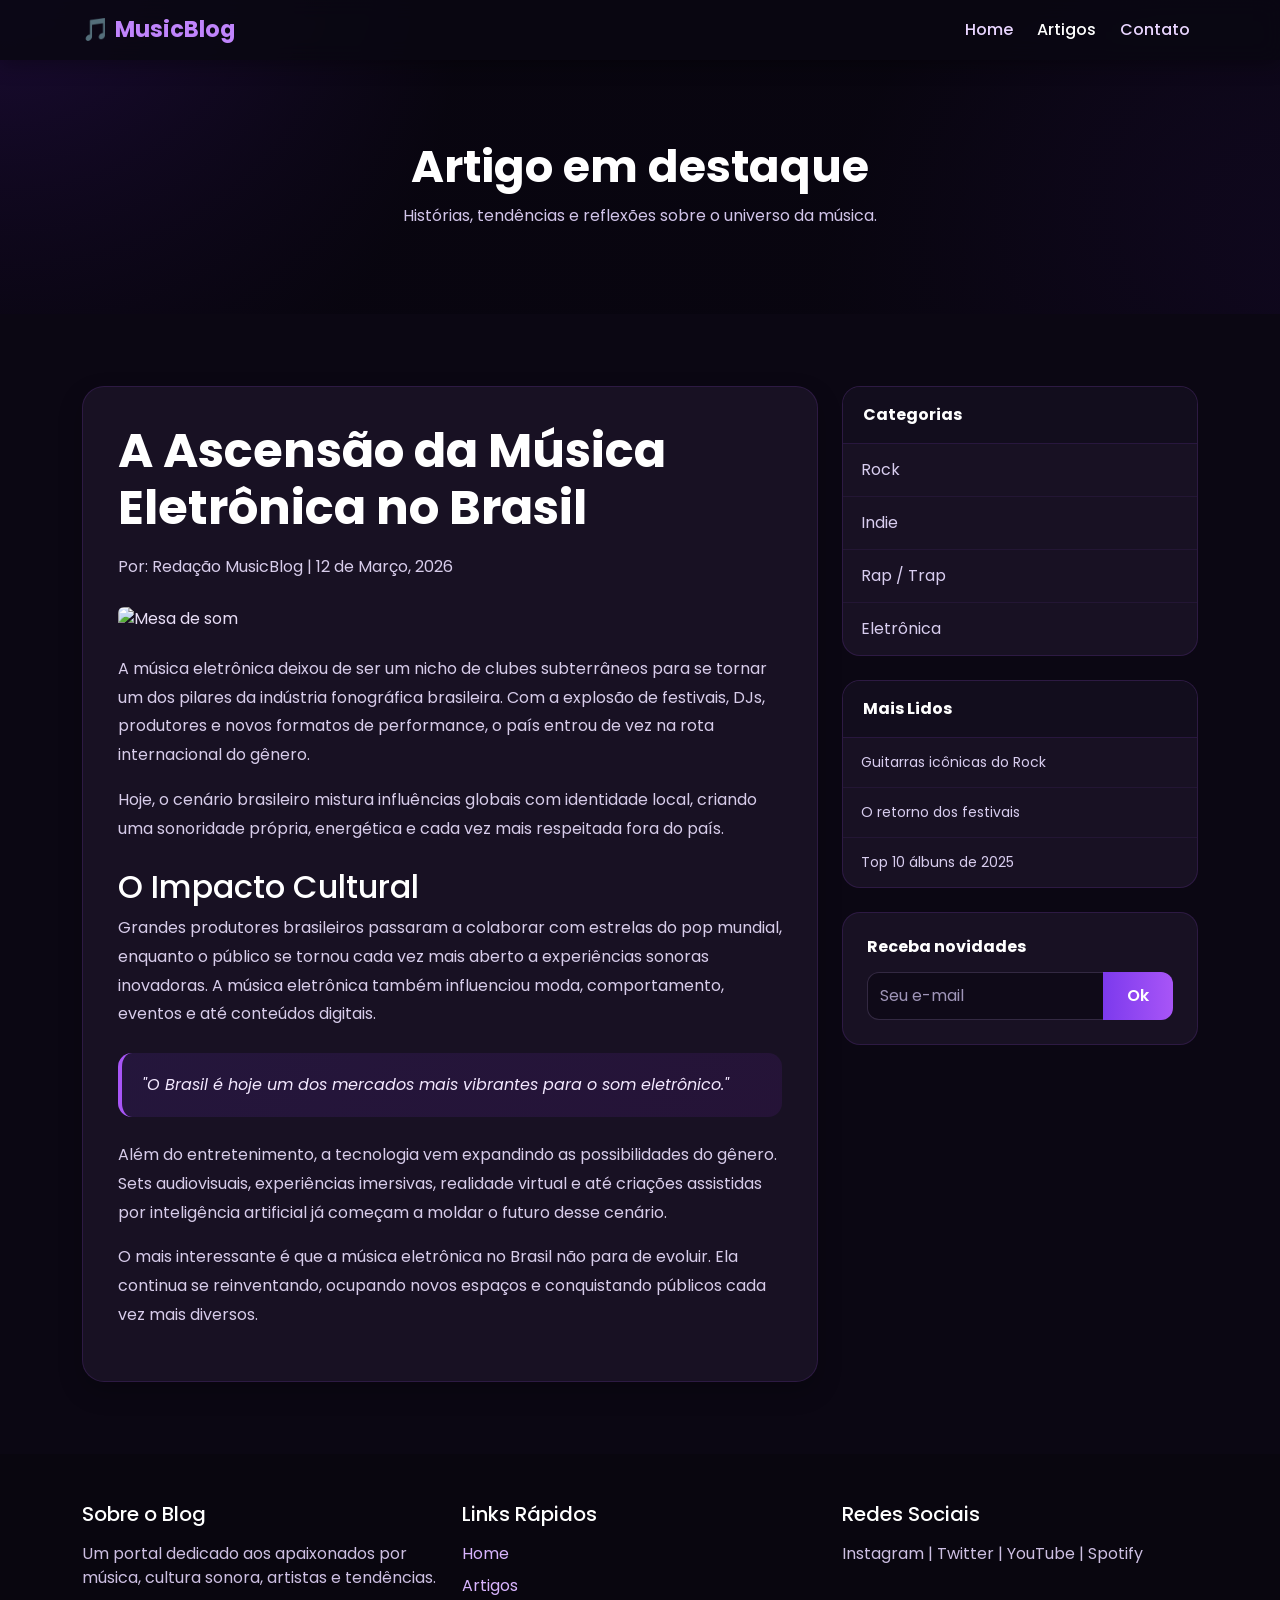
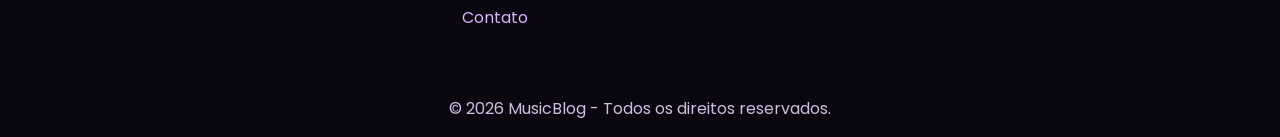
==== src/blogmusical/artigo.html @ af02ea08 "Add files via upload" ====
<!DOCTYPE html>
<html lang="pt-br">
<head>
  <meta charset="UTF-8">
  <meta name="viewport" content="width=device-width, initial-scale=1.0">
  <title>MusicBlog - Artigo</title>
  <link rel="preconnect" href="https://fonts.googleapis.com">
  <link rel="preconnect" href="https://fonts.gstatic.com" crossorigin>
  <link href="https://fonts.googleapis.com/css2?family=Poppins:wght@300;400;500;600;700;800&display=swap" rel="stylesheet">
  <link href="https://cdn.jsdelivr.net/npm/bootstrap@5.3.0/dist/css/bootstrap.min.css" rel="stylesheet">
  <link rel="stylesheet" href="css/style.css">
</head>
<body>

  <nav class="navbar navbar-expand-lg navbar-dark fixed-top custom-navbar">
    <div class="container">
      <a class="navbar-brand fw-bold" href="index.html">🎵 MusicBlog</a>
      <button class="navbar-toggler" type="button" data-bs-toggle="collapse" data-bs-target="#navbarNav">
        <span class="navbar-toggler-icon"></span>
      </button>

      <div class="collapse navbar-collapse" id="navbarNav">
        <ul class="navbar-nav ms-auto align-items-lg-center gap-lg-2">
          <li class="nav-item"><a class="nav-link" href="index.html">Home</a></li>
          <li class="nav-item"><a class="nav-link active" href="artigo.html">Artigos</a></li>
          <li class="nav-item"><a class="nav-link" href="contato.html">Contato</a></li>
        </ul>
      </div>
    </div>
  </nav>

  <section class="page-banner">
    <div class="container text-center">
      <h1 class="fw-bold">Artigo em destaque</h1>
      <p>Histórias, tendências e reflexões sobre o universo da música.</p>
    </div>
  </section>

  <div class="container my-5 py-4">
    <div class="row g-4">
      <main class="col-lg-8">
        <article class="article-page-card">
          <h1 class="display-5 fw-bold mb-3">A Ascensão da Música Eletrônica no Brasil</h1>
          <p class="article-meta">Por: Redação MusicBlog | 12 de Março, 2026</p>

          <img
            src="https://images.unsplash.com/photo-1598387181032-a3103a2db5b3?auto=format&fit=crop&w=1200&q=80"
            class="img-fluid rounded mb-4 article-main-img"
            alt="Mesa de som">

          <p>
            A música eletrônica deixou de ser um nicho de clubes subterrâneos para se tornar um dos pilares da indústria fonográfica brasileira. Com a explosão de festivais, DJs, produtores e novos formatos de performance, o país entrou de vez na rota internacional do gênero.
          </p>

          <p>
            Hoje, o cenário brasileiro mistura influências globais com identidade local, criando uma sonoridade própria, energética e cada vez mais respeitada fora do país.
          </p>

          <h2 class="mt-4">O Impacto Cultural</h2>
          <p>
            Grandes produtores brasileiros passaram a colaborar com estrelas do pop mundial, enquanto o público se tornou cada vez mais aberto a experiências sonoras inovadoras. A música eletrônica também influenciou moda, comportamento, eventos e até conteúdos digitais.
          </p>

          <blockquote class="custom-quote my-4">
            "O Brasil é hoje um dos mercados mais vibrantes para o som eletrônico."
          </blockquote>

          <p>
            Além do entretenimento, a tecnologia vem expandindo as possibilidades do gênero. Sets audiovisuais, experiências imersivas, realidade virtual e até criações assistidas por inteligência artificial já começam a moldar o futuro desse cenário.
          </p>

          <p>
            O mais interessante é que a música eletrônica no Brasil não para de evoluir. Ela continua se reinventando, ocupando novos espaços e conquistando públicos cada vez mais diversos.
          </p>
        </article>
      </main>

      <aside class="col-lg-4">
        <div class="sidebar-card mb-4">
          <div class="sidebar-title">Categorias</div>
          <div class="list-group list-group-flush custom-list">
            <a href="#" class="list-group-item">Rock</a>
            <a href="#" class="list-group-item">Indie</a>
            <a href="#" class="list-group-item">Rap / Trap</a>
            <a href="#" class="list-group-item">Eletrônica</a>
          </div>
        </div>

        <div class="sidebar-card mb-4">
          <div class="sidebar-title">Mais Lidos</div>
          <div class="list-group list-group-flush custom-list">
            <a href="#" class="list-group-item small">Guitarras icônicas do Rock</a>
            <a href="#" class="list-group-item small">O retorno dos festivais</a>
            <a href="#" class="list-group-item small">Top 10 álbuns de 2025</a>
          </div>
        </div>

        <div class="sidebar-card p-4">
          <h6 class="mb-3 fw-bold">Receba novidades</h6>
          <div class="input-group mt-2">
            <input type="email" class="form-control custom-input" placeholder="Seu e-mail">
            <button class="btn btn-main">Ok</button>
          </div>
        </div>
      </aside>
    </div>
  </div>

  <footer class="footer-custom pt-5 pb-3">
    <div class="container">
      <div class="row g-4">
        <div class="col-md-4">
          <h5>Sobre o Blog</h5>
          <p>Um portal dedicado aos apaixonados por música, cultura sonora, artistas e tendências.</p>
        </div>

        <div class="col-md-4">
          <h5>Links Rápidos</h5>
          <ul class="list-unstyled footer-links">
            <li><a href="index.html">Home</a></li>
            <li><a href="artigo.html">Artigos</a></li>
            <li><a href="contato.html">Contato</a></li>
          </ul>
        </div>

        <div class="col-md-4">
          <h5>Redes Sociais</h5>
          <p>Instagram | Twitter | YouTube | Spotify</p>
        </div>
      </div>

      <hr class="footer-line">
      <p class="text-center mb-0">© 2026 MusicBlog - Todos os direitos reservados.</p>
    </div>
  </footer>

  <script src="https://cdn.jsdelivr.net/npm/bootstrap@5.3.0/dist/js/bootstrap.bundle.min.js"></script>
</body>
</html>
---- src/blogmusical/css/style.css ----
* {
  margin: 0;
  padding: 0;
  box-sizing: border-box;
}

html {
  scroll-behavior: smooth;
}

body {
  font-family: 'Poppins', sans-serif;
  background: #0b0713;
  color: #f5f5f5;
}

a {
  text-decoration: none;
}

/* NAVBAR */
.custom-navbar {
  background: rgba(10, 8, 18, 0.85);
  backdrop-filter: blur(10px);
  box-shadow: 0 4px 20px rgba(0, 0, 0, 0.35);
}

.navbar-brand {
  font-size: 1.4rem;
  color: #c084fc !important;
}

.nav-link {
  color: #e9d5ff !important;
  transition: 0.3s;
  font-weight: 500;
}

.nav-link:hover,
.nav-link.active {
  color: #ffffff !important;
}

/* HERO */
.hero-section {
  min-height: 100vh;
  display: flex;
  align-items: center;
  background:
    linear-gradient(rgba(8, 5, 15, 0.82), rgba(8, 5, 15, 0.92)),
    radial-gradient(circle at top left, #6d28d9 0%, transparent 35%),
    radial-gradient(circle at bottom right, #4c1d95 0%, transparent 35%),
    #0b0713;
  padding-top: 100px;
}

.hero-badge {
  background: rgba(192, 132, 252, 0.15);
  color: #d8b4fe;
  border: 1px solid rgba(216, 180, 254, 0.3);
  padding: 10px 16px;
  border-radius: 999px;
}

.text-gradient {
  background: linear-gradient(90deg, #c084fc, #7c3aed, #ffffff);
  -webkit-background-clip: text;
  -webkit-text-fill-color: transparent;
}

.hero-section h1 {
  color: #fff;
}

.hero-section p {
  color: #d1c4e9;
  max-width: 550px;
}

.hero-img {
  border-radius: 24px;
  box-shadow: 0 20px 60px rgba(124, 58, 237, 0.35);
  border: 2px solid rgba(255, 255, 255, 0.08);
}

/* BOTÕES */
.btn-main {
  background: linear-gradient(90deg, #7c3aed, #a855f7);
  border: none;
  color: white;
  font-weight: 600;
  padding: 12px 24px;
  border-radius: 12px;
  transition: 0.3s ease;
}

.btn-main:hover {
  transform: translateY(-2px);
  box-shadow: 0 10px 25px rgba(168, 85, 247, 0.35);
  color: white;
}

.btn-card {
  background: transparent;
  border: 1px solid #a855f7;
  color: #d8b4fe;
  border-radius: 10px;
  padding: 10px 18px;
  font-weight: 600;
  transition: 0.3s;
}

.btn-card:hover {
  background: #a855f7;
  color: #fff;
}

/* SEÇÕES */
.section-dark {
  background: #120d1d;
}

.section-title h2 {
  font-weight: 700;
  color: #ffffff;
}

.section-title p {
  color: #cfc3e6;
}

/* INFO BOX */
.info-box {
  background: linear-gradient(145deg, #1a1227, #120d1d);
  padding: 30px 20px;
  border-radius: 18px;
  border: 1px solid rgba(168, 85, 247, 0.15);
  box-shadow: 0 8px 25px rgba(0, 0, 0, 0.25);
  height: 100%;
}

.info-box h3 {
  color: #c084fc;
  font-size: 2rem;
  font-weight: 700;
}

.info-box p {
  color: #d8cdef;
  margin-top: 10px;
}

/* ARTIGOS */
.articles-section {
  background: linear-gradient(to bottom, #0f0a18, #140f22);
}

.article-card {
  background: #181123;
  border: 1px solid rgba(168, 85, 247, 0.14);
  border-radius: 20px;
  overflow: hidden;
  transition: 0.35s ease;
  box-shadow: 0 10px 25px rgba(0, 0, 0, 0.25);
}

.article-card:hover {
  transform: translateY(-8px);
  box-shadow: 0 18px 35px rgba(124, 58, 237, 0.2);
}

.article-card img {
  height: 220px;
  object-fit: cover;
}

.article-card .card-body {
  padding: 24px;
}

.article-card .card-title {
  color: #fff;
  font-weight: 700;
}

.article-card .card-text {
  color: #cabee0;
  margin-bottom: 20px;
}

.article-tag {
  display: inline-block;
  background: rgba(168, 85, 247, 0.12);
  color: #d8b4fe;
  border: 1px solid rgba(216, 180, 254, 0.2);
  padding: 6px 12px;
  font-size: 0.85rem;
  border-radius: 999px;
  font-weight: 600;
}

/* GÊNEROS */
.genres-section {
  background: #0d0915;
}

.genre-box {
  background: linear-gradient(135deg, #1b1228, #25153b);
  color: #f3e8ff;
  padding: 25px 10px;
  border-radius: 18px;
  font-weight: 700;
  font-size: 1.05rem;
  border: 1px solid rgba(168, 85, 247, 0.15);
  transition: 0.3s;
  box-shadow: 0 8px 20px rgba(0, 0, 0, 0.22);
}

.genre-box:hover {
  transform: scale(1.05);
  background: linear-gradient(135deg, #7c3aed, #581c87);
}

/* NEWSLETTER */
.newsletter-section {
  background: linear-gradient(to right, #140d22, #1d1030);
}

.newsletter-box {
  background: rgba(255, 255, 255, 0.03);
  border: 1px solid rgba(216, 180, 254, 0.12);
  padding: 50px 25px;
  border-radius: 24px;
  box-shadow: 0 12px 30px rgba(0, 0, 0, 0.22);
}

.newsletter-box h2 {
  color: #fff;
  font-weight: 700;
}

.newsletter-box p {
  color: #d8cdef;
}

.form-control {
  background: #0f0a18;
  border: 1px solid rgba(216, 180, 254, 0.18);
  color: #fff;
  border-radius: 12px;
}

.form-control::placeholder {
  color: #9f95b8;
}

.form-control:focus {
  background: #0f0a18;
  color: #fff;
  border-color: #a855f7;
  box-shadow: 0 0 0 0.2rem rgba(168, 85, 247, 0.2);
}

/* FOOTER */
.footer-custom {
  background: #09060f;
  color: #cdbfe2;
}

.footer-custom h5 {
  color: #ffffff;
  margin-bottom: 16px;
}

.footer-links li {
  margin-bottom: 8px;
}

.footer-links a {
  text-decoration: none;
  color: #d8b4fe;
  transition: 0.3s;
}

.footer-links a:hover {
  color: #ffffff;
}

.footer-line {
  border-color: rgba(255, 255, 255, 0.08);
  margin: 30px 0 20px;
}

/* PÁGINAS INTERNAS */
.page-banner {
  padding: 140px 0 70px;
  background:
    linear-gradient(rgba(8, 5, 15, 0.82), rgba(8, 5, 15, 0.9)),
    radial-gradient(circle at top left, #6d28d9 0%, transparent 35%),
    radial-gradient(circle at bottom right, #4c1d95 0%, transparent 35%),
    #0b0713;
  text-align: center;
}

.page-banner h1 {
  color: #fff;
  font-size: 2.8rem;
}

.page-banner p {
  color: #d1c4e9;
  margin-top: 10px;
}

.page-title {
  color: #fff;
}

/* CONTATO */
.contact-card {
  background: #181123;
  border: 1px solid rgba(168, 85, 247, 0.15);
  border-radius: 20px;
  color: white;
}

.contact-info-box {
  background: #181123;
  border: 1px solid rgba(168, 85, 247, 0.15);
  border-radius: 18px;
  padding: 24px;
  color: white;
}

.contact-info-box h4 {
  color: #fff;
  margin-bottom: 10px;
}

.contact-info-box p {
  color: #d8cdef;
  margin-bottom: 0;
}

.contact-img {
  width: 100%;
  border-radius: 20px;
  box-shadow: 0 10px 25px rgba(124, 58, 237, 0.2);
}

.custom-input {
  background: #0f0a18;
  border: 1px solid rgba(216, 180, 254, 0.18);
  color: #fff;
  border-radius: 12px;
}

.custom-input::placeholder {
  color: #9f95b8;
}

.custom-input:focus {
  background: #0f0a18;
  color: #fff;
  border-color: #a855f7;
  box-shadow: 0 0 0 0.2rem rgba(168, 85, 247, 0.2);
}

.btn-social {
  border: 1px solid #a855f7;
  color: #d8b4fe;
  border-radius: 12px;
  padding: 10px 16px;
  background: transparent;
  transition: 0.3s;
}

.btn-social:hover {
  background: #a855f7;
  color: #fff;
}

/* ARTIGO */
.article-page-card {
  background: #181123;
  border: 1px solid rgba(168, 85, 247, 0.15);
  border-radius: 22px;
  padding: 35px;
  color: #e9def7;
  box-shadow: 0 10px 25px rgba(0, 0, 0, 0.22);
}

.article-page-card h1,
.article-page-card h2 {
  color: #fff;
}

.article-page-card p {
  line-height: 1.8;
  color: #d7ccea;
}

.article-meta {
  color: #b9abc9;
  margin-bottom: 25px;
}

.article-main-img {
  width: 100%;
  max-height: 450px;
  object-fit: cover;
  border-radius: 18px;
}

.custom-quote {
  background: linear-gradient(135deg, rgba(124, 58, 237, 0.12), rgba(88, 28, 135, 0.2));
  border-left: 4px solid #a855f7;
  padding: 20px;
  border-radius: 14px;
  color: #f3e8ff;
  font-style: italic;
}

.sidebar-card {
  background: #181123;
  border: 1px solid rgba(168, 85, 247, 0.15);
  border-radius: 18px;
  overflow: hidden;
  color: white;
}

.sidebar-title {
  background: #120d1d;
  color: #fff;
  padding: 16px 20px;
  font-weight: 700;
  border-bottom: 1px solid rgba(168, 85, 247, 0.15);
}

.custom-list .list-group-item {
  background: transparent;
  border-color: rgba(168, 85, 247, 0.08);
  color: #d8cdef;
  padding: 14px 18px;
}

.custom-list .list-group-item:hover {
  background: rgba(168, 85, 247, 0.08);
  color: #fff;
}

/* RESPONSIVO */
@media (max-width: 991px) {
  .hero-section {
    text-align: center;
    padding-top: 120px;
    padding-bottom: 60px;
  }

  .hero-section p {
    margin-left: auto;
    margin-right: auto;
  }
}

@media (max-width: 768px) {
  .page-banner h1 {
    font-size: 2.1rem;
  }

  .article-page-card {
    padding: 24px;
  }
}

@media (max-width: 576px) {
  .hero-section h1 {
    font-size: 2.2rem;
  }

  .article-card img {
    height: 200px;
  }
}
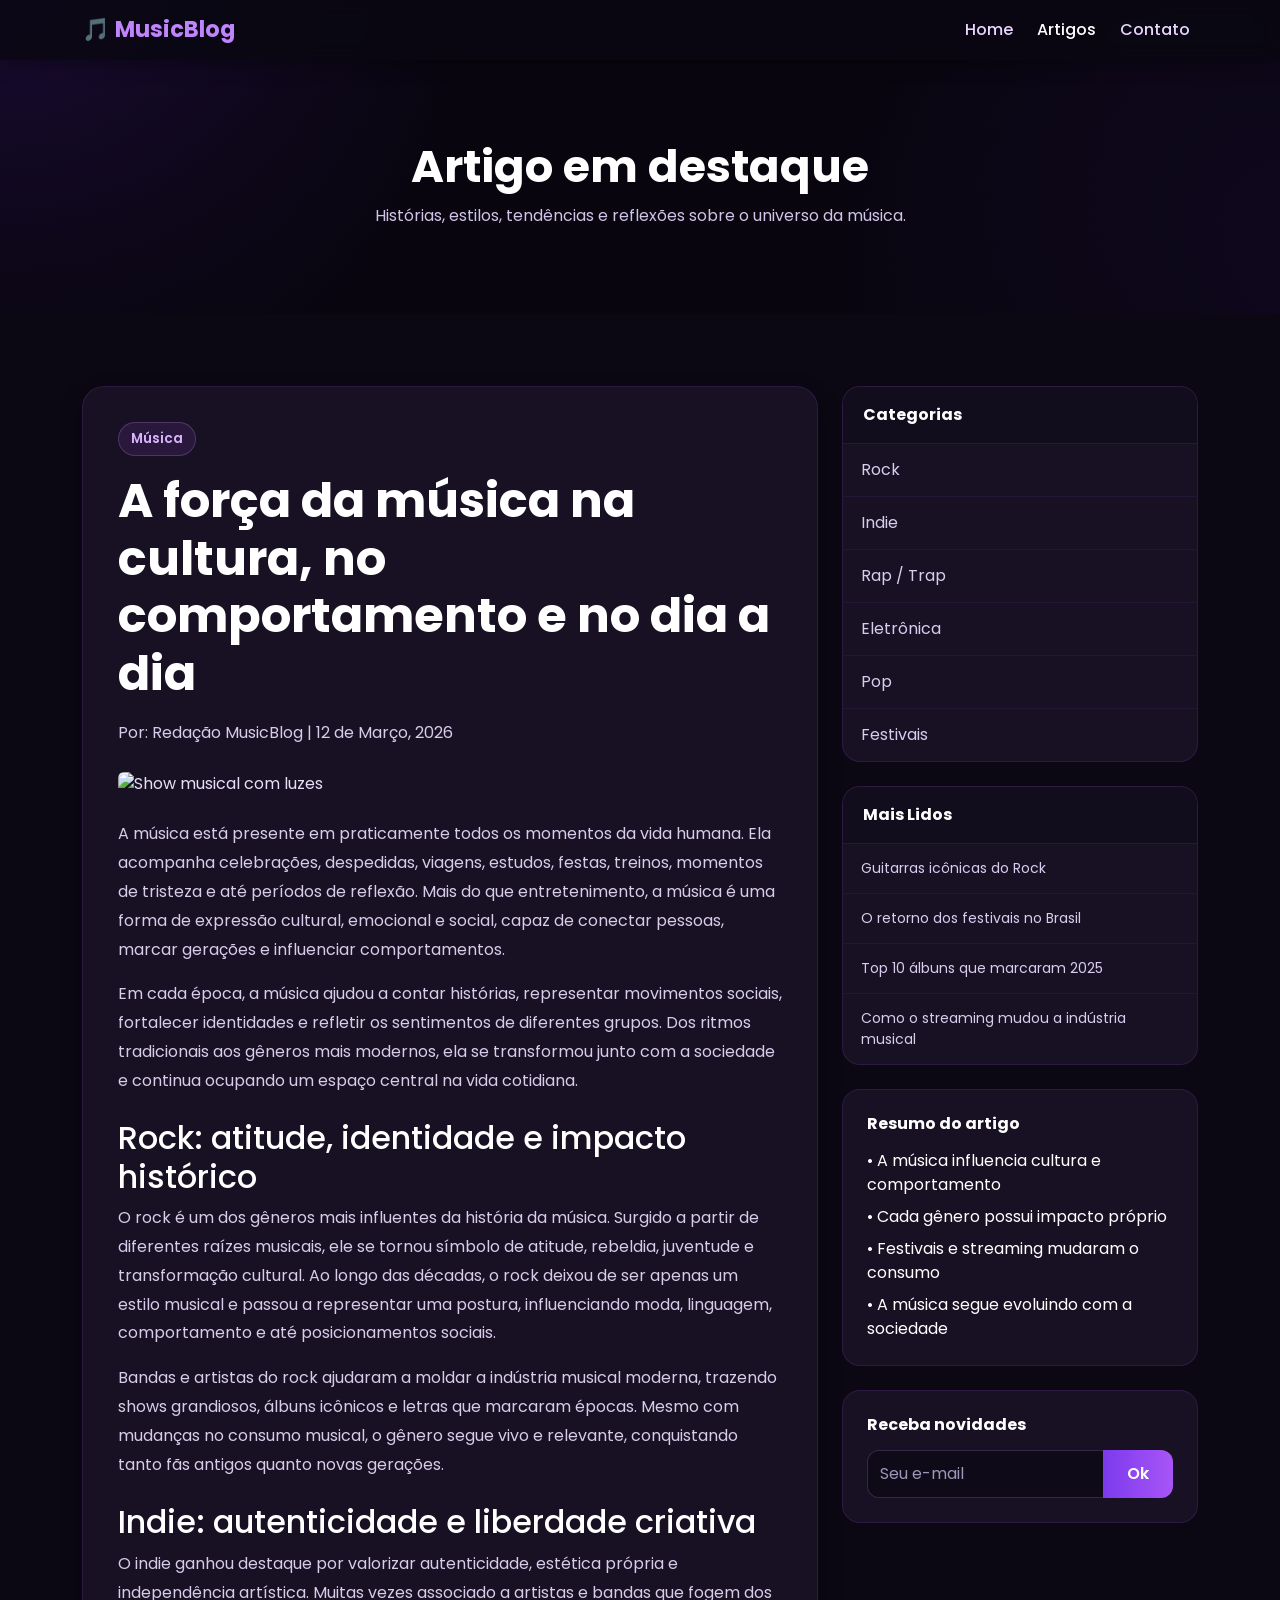
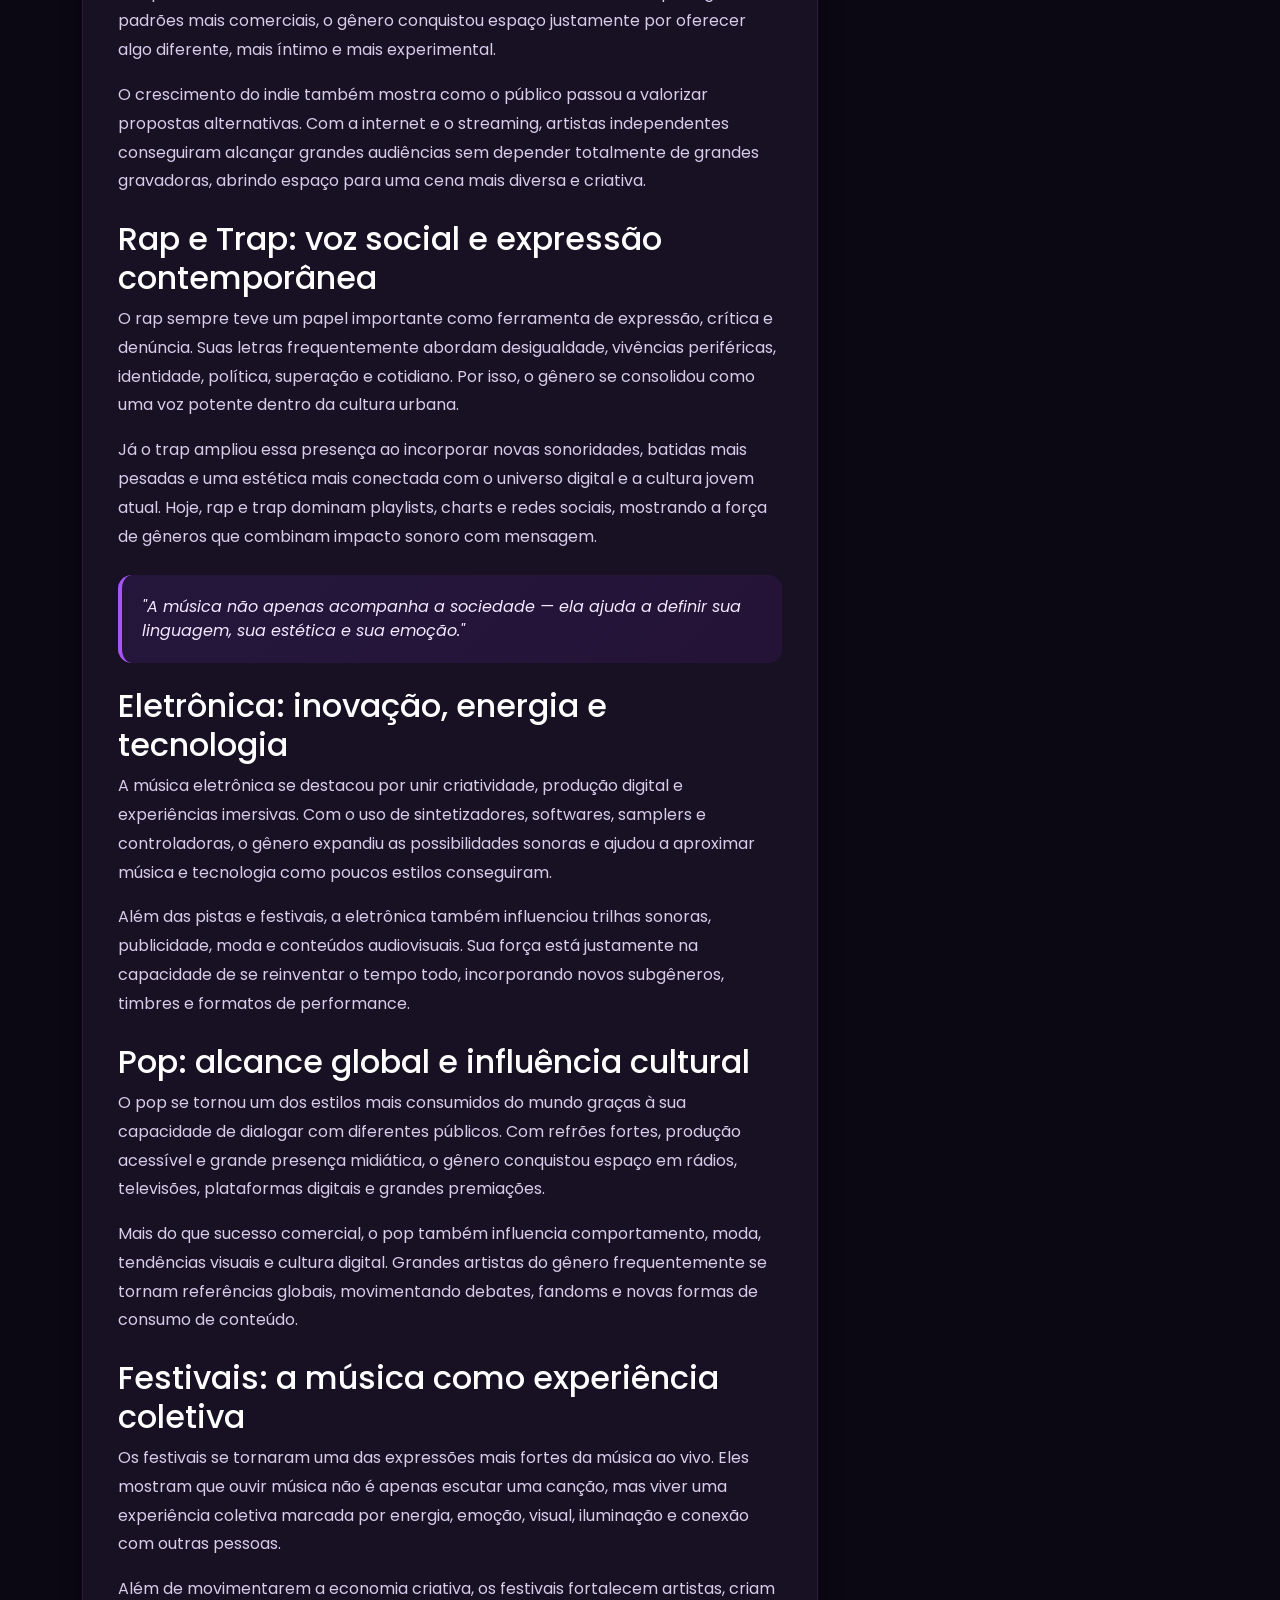
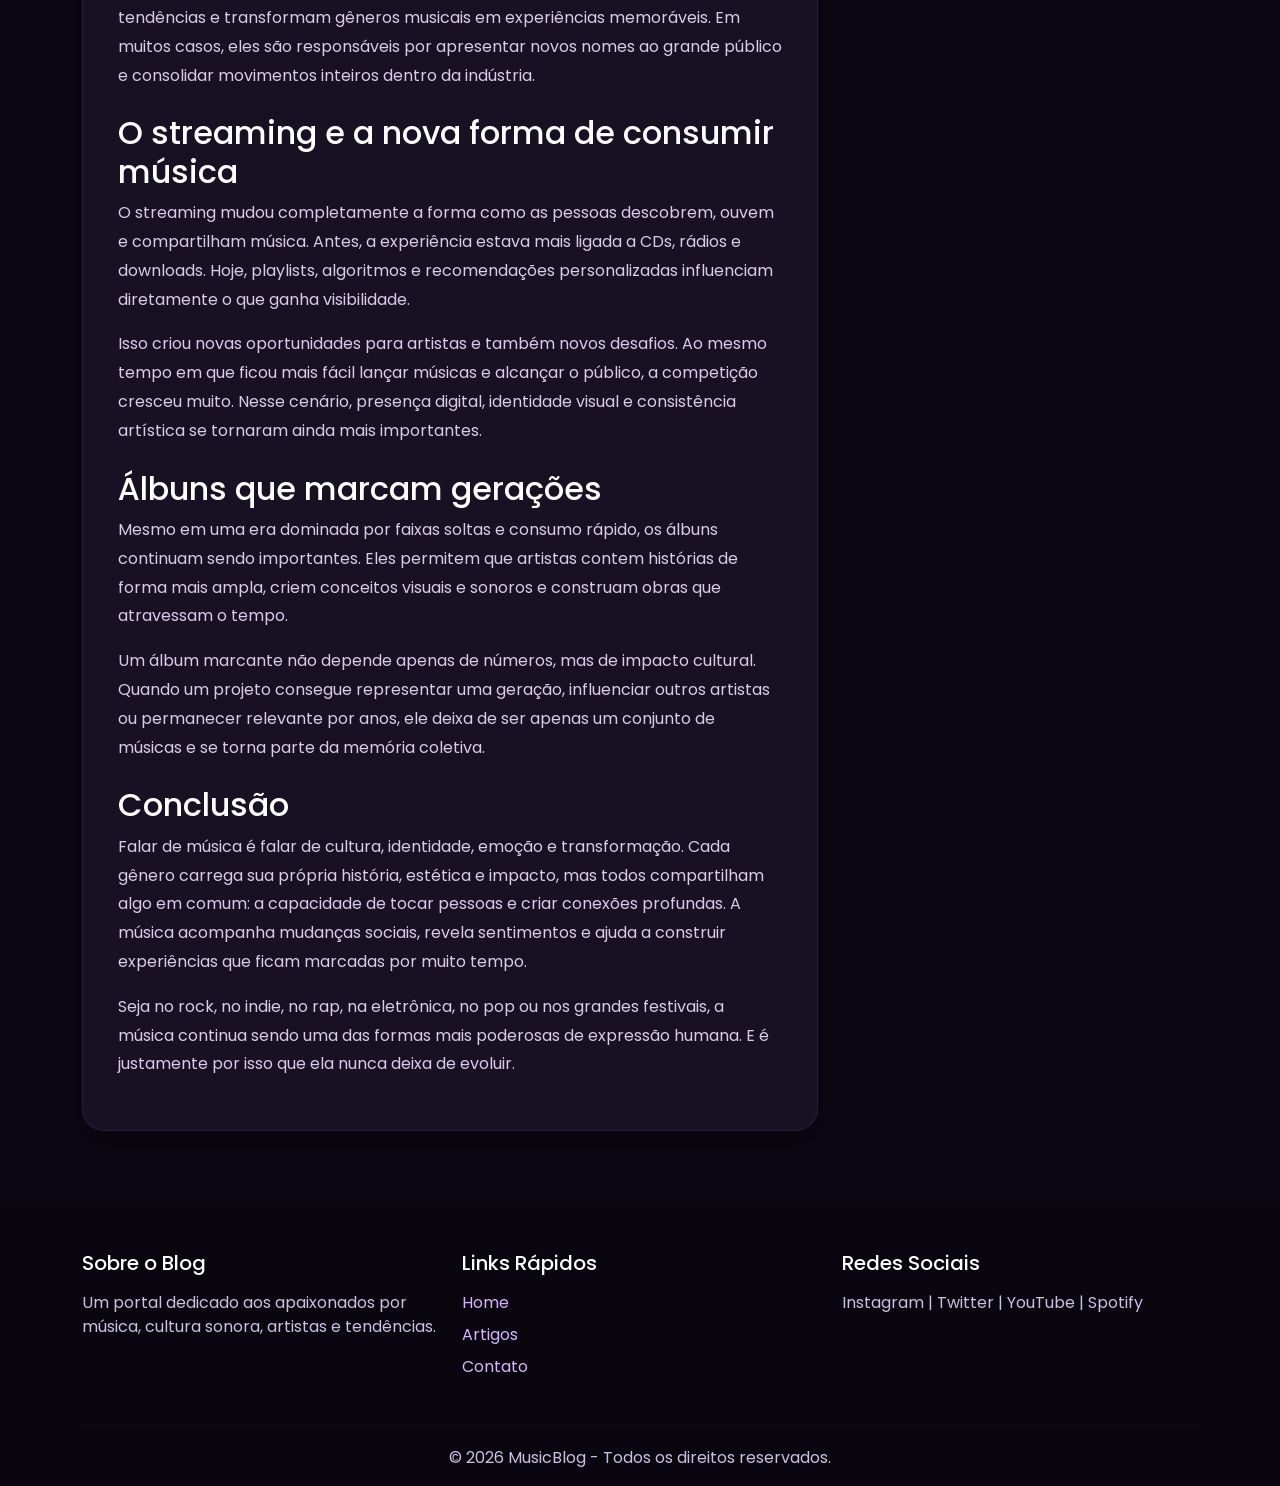
==== commit 9f0afb9c: "Add files via upload" ====
--- a/src/blogmusical/artigo.html
+++ b/src/blogmusical/artigo.html
@@ -32,7 +32,7 @@
   <section class="page-banner">
     <div class="container text-center">
       <h1 class="fw-bold">Artigo em destaque</h1>
-      <p>Histórias, tendências e reflexões sobre o universo da música.</p>
+      <p>Histórias, estilos, tendências e reflexões sobre o universo da música.</p>
     </div>
   </section>
 
@@ -40,38 +40,109 @@
     <div class="row g-4">
       <main class="col-lg-8">
         <article class="article-page-card">
-          <h1 class="display-5 fw-bold mb-3">A Ascensão da Música Eletrônica no Brasil</h1>
+
+          <span class="article-tag mb-3 d-inline-block">Música</span>
+          <h1 class="display-5 fw-bold mb-3">A força da música na cultura, no comportamento e no dia a dia</h1>
           <p class="article-meta">Por: Redação MusicBlog | 12 de Março, 2026</p>
 
           <img
-            src="https://images.unsplash.com/photo-1598387181032-a3103a2db5b3?auto=format&fit=crop&w=1200&q=80"
+            src="https://images.unsplash.com/photo-1493225457124-a3eb161ffa5f?auto=format&fit=crop&w=1200&q=80"
             class="img-fluid rounded mb-4 article-main-img"
-            alt="Mesa de som">
-
-          <p>
-            A música eletrônica deixou de ser um nicho de clubes subterrâneos para se tornar um dos pilares da indústria fonográfica brasileira. Com a explosão de festivais, DJs, produtores e novos formatos de performance, o país entrou de vez na rota internacional do gênero.
-          </p>
-
-          <p>
-            Hoje, o cenário brasileiro mistura influências globais com identidade local, criando uma sonoridade própria, energética e cada vez mais respeitada fora do país.
-          </p>
-
-          <h2 class="mt-4">O Impacto Cultural</h2>
-          <p>
-            Grandes produtores brasileiros passaram a colaborar com estrelas do pop mundial, enquanto o público se tornou cada vez mais aberto a experiências sonoras inovadoras. A música eletrônica também influenciou moda, comportamento, eventos e até conteúdos digitais.
+            alt="Show musical com luzes">
+
+          <p id="intro">
+            A música está presente em praticamente todos os momentos da vida humana. Ela acompanha celebrações, despedidas, viagens, estudos, festas, treinos, momentos de tristeza e até períodos de reflexão. Mais do que entretenimento, a música é uma forma de expressão cultural, emocional e social, capaz de conectar pessoas, marcar gerações e influenciar comportamentos.
+          </p>
+
+          <p>
+            Em cada época, a música ajudou a contar histórias, representar movimentos sociais, fortalecer identidades e refletir os sentimentos de diferentes grupos. Dos ritmos tradicionais aos gêneros mais modernos, ela se transformou junto com a sociedade e continua ocupando um espaço central na vida cotidiana.
+          </p>
+
+          <h2 id="rock" class="mt-4">Rock: atitude, identidade e impacto histórico</h2>
+          <p>
+            O rock é um dos gêneros mais influentes da história da música. Surgido a partir de diferentes raízes musicais, ele se tornou símbolo de atitude, rebeldia, juventude e transformação cultural. Ao longo das décadas, o rock deixou de ser apenas um estilo musical e passou a representar uma postura, influenciando moda, linguagem, comportamento e até posicionamentos sociais.
+          </p>
+
+          <p>
+            Bandas e artistas do rock ajudaram a moldar a indústria musical moderna, trazendo shows grandiosos, álbuns icônicos e letras que marcaram épocas. Mesmo com mudanças no consumo musical, o gênero segue vivo e relevante, conquistando tanto fãs antigos quanto novas gerações.
+          </p>
+
+          <h2 id="indie" class="mt-4">Indie: autenticidade e liberdade criativa</h2>
+          <p>
+            O indie ganhou destaque por valorizar autenticidade, estética própria e independência artística. Muitas vezes associado a artistas e bandas que fogem dos padrões mais comerciais, o gênero conquistou espaço justamente por oferecer algo diferente, mais íntimo e mais experimental.
+          </p>
+
+          <p>
+            O crescimento do indie também mostra como o público passou a valorizar propostas alternativas. Com a internet e o streaming, artistas independentes conseguiram alcançar grandes audiências sem depender totalmente de grandes gravadoras, abrindo espaço para uma cena mais diversa e criativa.
+          </p>
+
+          <h2 id="rap" class="mt-4">Rap e Trap: voz social e expressão contemporânea</h2>
+          <p>
+            O rap sempre teve um papel importante como ferramenta de expressão, crítica e denúncia. Suas letras frequentemente abordam desigualdade, vivências periféricas, identidade, política, superação e cotidiano. Por isso, o gênero se consolidou como uma voz potente dentro da cultura urbana.
+          </p>
+
+          <p>
+            Já o trap ampliou essa presença ao incorporar novas sonoridades, batidas mais pesadas e uma estética mais conectada com o universo digital e a cultura jovem atual. Hoje, rap e trap dominam playlists, charts e redes sociais, mostrando a força de gêneros que combinam impacto sonoro com mensagem.
           </p>
 
           <blockquote class="custom-quote my-4">
-            "O Brasil é hoje um dos mercados mais vibrantes para o som eletrônico."
+            "A música não apenas acompanha a sociedade — ela ajuda a definir sua linguagem, sua estética e sua emoção."
           </blockquote>
 
-          <p>
-            Além do entretenimento, a tecnologia vem expandindo as possibilidades do gênero. Sets audiovisuais, experiências imersivas, realidade virtual e até criações assistidas por inteligência artificial já começam a moldar o futuro desse cenário.
-          </p>
-
-          <p>
-            O mais interessante é que a música eletrônica no Brasil não para de evoluir. Ela continua se reinventando, ocupando novos espaços e conquistando públicos cada vez mais diversos.
-          </p>
+          <h2 id="eletronica" class="mt-4">Eletrônica: inovação, energia e tecnologia</h2>
+          <p>
+            A música eletrônica se destacou por unir criatividade, produção digital e experiências imersivas. Com o uso de sintetizadores, softwares, samplers e controladoras, o gênero expandiu as possibilidades sonoras e ajudou a aproximar música e tecnologia como poucos estilos conseguiram.
+          </p>
+
+          <p>
+            Além das pistas e festivais, a eletrônica também influenciou trilhas sonoras, publicidade, moda e conteúdos audiovisuais. Sua força está justamente na capacidade de se reinventar o tempo todo, incorporando novos subgêneros, timbres e formatos de performance.
+          </p>
+
+          <h2 id="pop" class="mt-4">Pop: alcance global e influência cultural</h2>
+          <p>
+            O pop se tornou um dos estilos mais consumidos do mundo graças à sua capacidade de dialogar com diferentes públicos. Com refrões fortes, produção acessível e grande presença midiática, o gênero conquistou espaço em rádios, televisões, plataformas digitais e grandes premiações.
+          </p>
+
+          <p>
+            Mais do que sucesso comercial, o pop também influencia comportamento, moda, tendências visuais e cultura digital. Grandes artistas do gênero frequentemente se tornam referências globais, movimentando debates, fandoms e novas formas de consumo de conteúdo.
+          </p>
+
+          <h2 id="festivais" class="mt-4">Festivais: a música como experiência coletiva</h2>
+          <p>
+            Os festivais se tornaram uma das expressões mais fortes da música ao vivo. Eles mostram que ouvir música não é apenas escutar uma canção, mas viver uma experiência coletiva marcada por energia, emoção, visual, iluminação e conexão com outras pessoas.
+          </p>
+
+          <p>
+            Além de movimentarem a economia criativa, os festivais fortalecem artistas, criam tendências e transformam gêneros musicais em experiências memoráveis. Em muitos casos, eles são responsáveis por apresentar novos nomes ao grande público e consolidar movimentos inteiros dentro da indústria.
+          </p>
+
+          <h2 id="streaming" class="mt-4">O streaming e a nova forma de consumir música</h2>
+          <p>
+            O streaming mudou completamente a forma como as pessoas descobrem, ouvem e compartilham música. Antes, a experiência estava mais ligada a CDs, rádios e downloads. Hoje, playlists, algoritmos e recomendações personalizadas influenciam diretamente o que ganha visibilidade.
+          </p>
+
+          <p>
+            Isso criou novas oportunidades para artistas e também novos desafios. Ao mesmo tempo em que ficou mais fácil lançar músicas e alcançar o público, a competição cresceu muito. Nesse cenário, presença digital, identidade visual e consistência artística se tornaram ainda mais importantes.
+          </p>
+
+          <h2 id="albuns" class="mt-4">Álbuns que marcam gerações</h2>
+          <p>
+            Mesmo em uma era dominada por faixas soltas e consumo rápido, os álbuns continuam sendo importantes. Eles permitem que artistas contem histórias de forma mais ampla, criem conceitos visuais e sonoros e construam obras que atravessam o tempo.
+          </p>
+
+          <p>
+            Um álbum marcante não depende apenas de números, mas de impacto cultural. Quando um projeto consegue representar uma geração, influenciar outros artistas ou permanecer relevante por anos, ele deixa de ser apenas um conjunto de músicas e se torna parte da memória coletiva.
+          </p>
+
+          <h2 id="conclusao" class="mt-4">Conclusão</h2>
+          <p>
+            Falar de música é falar de cultura, identidade, emoção e transformação. Cada gênero carrega sua própria história, estética e impacto, mas todos compartilham algo em comum: a capacidade de tocar pessoas e criar conexões profundas. A música acompanha mudanças sociais, revela sentimentos e ajuda a construir experiências que ficam marcadas por muito tempo.
+          </p>
+
+          <p>
+            Seja no rock, no indie, no rap, na eletrônica, no pop ou nos grandes festivais, a música continua sendo uma das formas mais poderosas de expressão humana. E é justamente por isso que ela nunca deixa de evoluir.
+          </p>
+
         </article>
       </main>
 
@@ -79,20 +150,31 @@
         <div class="sidebar-card mb-4">
           <div class="sidebar-title">Categorias</div>
           <div class="list-group list-group-flush custom-list">
-            <a href="#" class="list-group-item">Rock</a>
-            <a href="#" class="list-group-item">Indie</a>
-            <a href="#" class="list-group-item">Rap / Trap</a>
-            <a href="#" class="list-group-item">Eletrônica</a>
+            <a href="#rock" class="list-group-item">Rock</a>
+            <a href="#indie" class="list-group-item">Indie</a>
+            <a href="#rap" class="list-group-item">Rap / Trap</a>
+            <a href="#eletronica" class="list-group-item">Eletrônica</a>
+            <a href="#pop" class="list-group-item">Pop</a>
+            <a href="#festivais" class="list-group-item">Festivais</a>
           </div>
         </div>
 
         <div class="sidebar-card mb-4">
           <div class="sidebar-title">Mais Lidos</div>
           <div class="list-group list-group-flush custom-list">
-            <a href="#" class="list-group-item small">Guitarras icônicas do Rock</a>
-            <a href="#" class="list-group-item small">O retorno dos festivais</a>
-            <a href="#" class="list-group-item small">Top 10 álbuns de 2025</a>
+            <a href="#rock" class="list-group-item small">Guitarras icônicas do Rock</a>
+            <a href="#festivais" class="list-group-item small">O retorno dos festivais no Brasil</a>
+            <a href="#albuns" class="list-group-item small">Top 10 álbuns que marcaram 2025</a>
+            <a href="#streaming" class="list-group-item small">Como o streaming mudou a indústria musical</a>
           </div>
+        </div>
+
+        <div class="sidebar-card mb-4 p-4">
+          <h6 class="mb-3 fw-bold">Resumo do artigo</h6>
+          <p class="mb-2">• A música influencia cultura e comportamento</p>
+          <p class="mb-2">• Cada gênero possui impacto próprio</p>
+          <p class="mb-2">• Festivais e streaming mudaram o consumo</p>
+          <p class="mb-0">• A música segue evoluindo com a sociedade</p>
         </div>
 
         <div class="sidebar-card p-4">
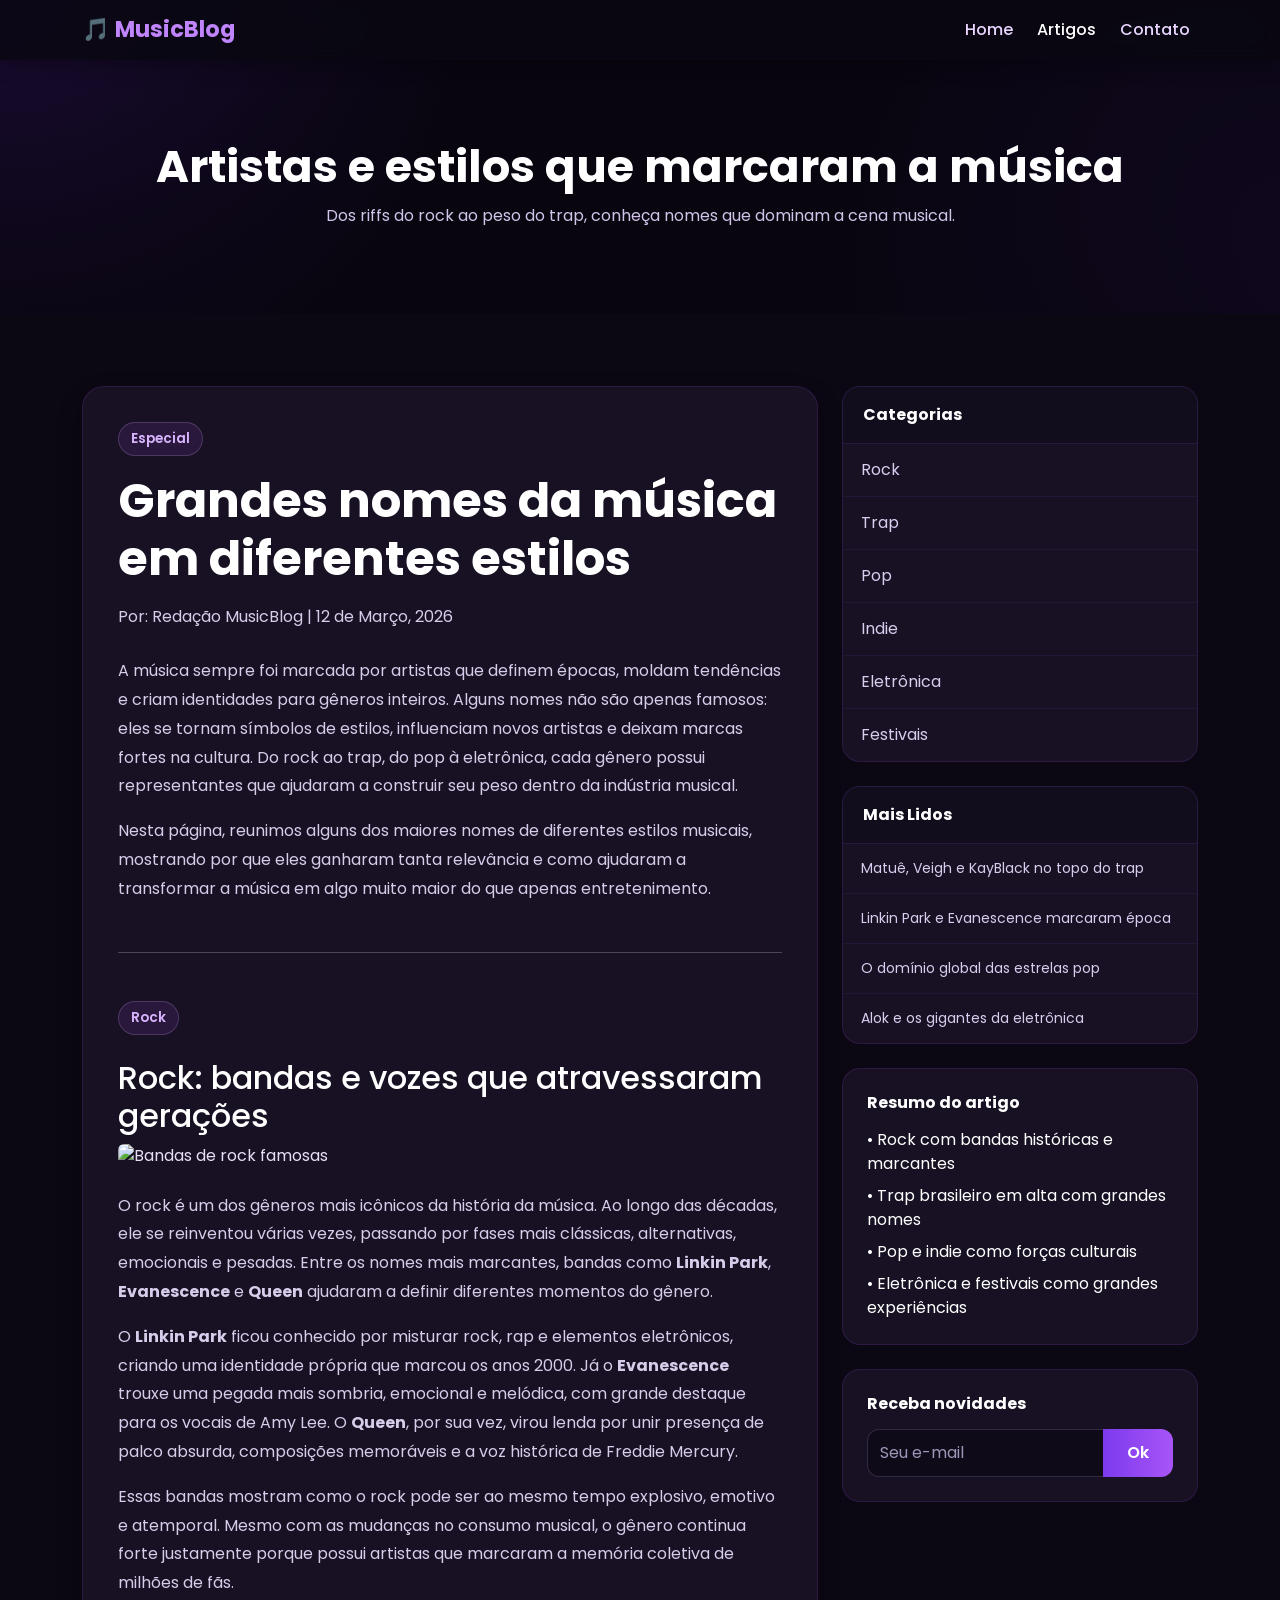
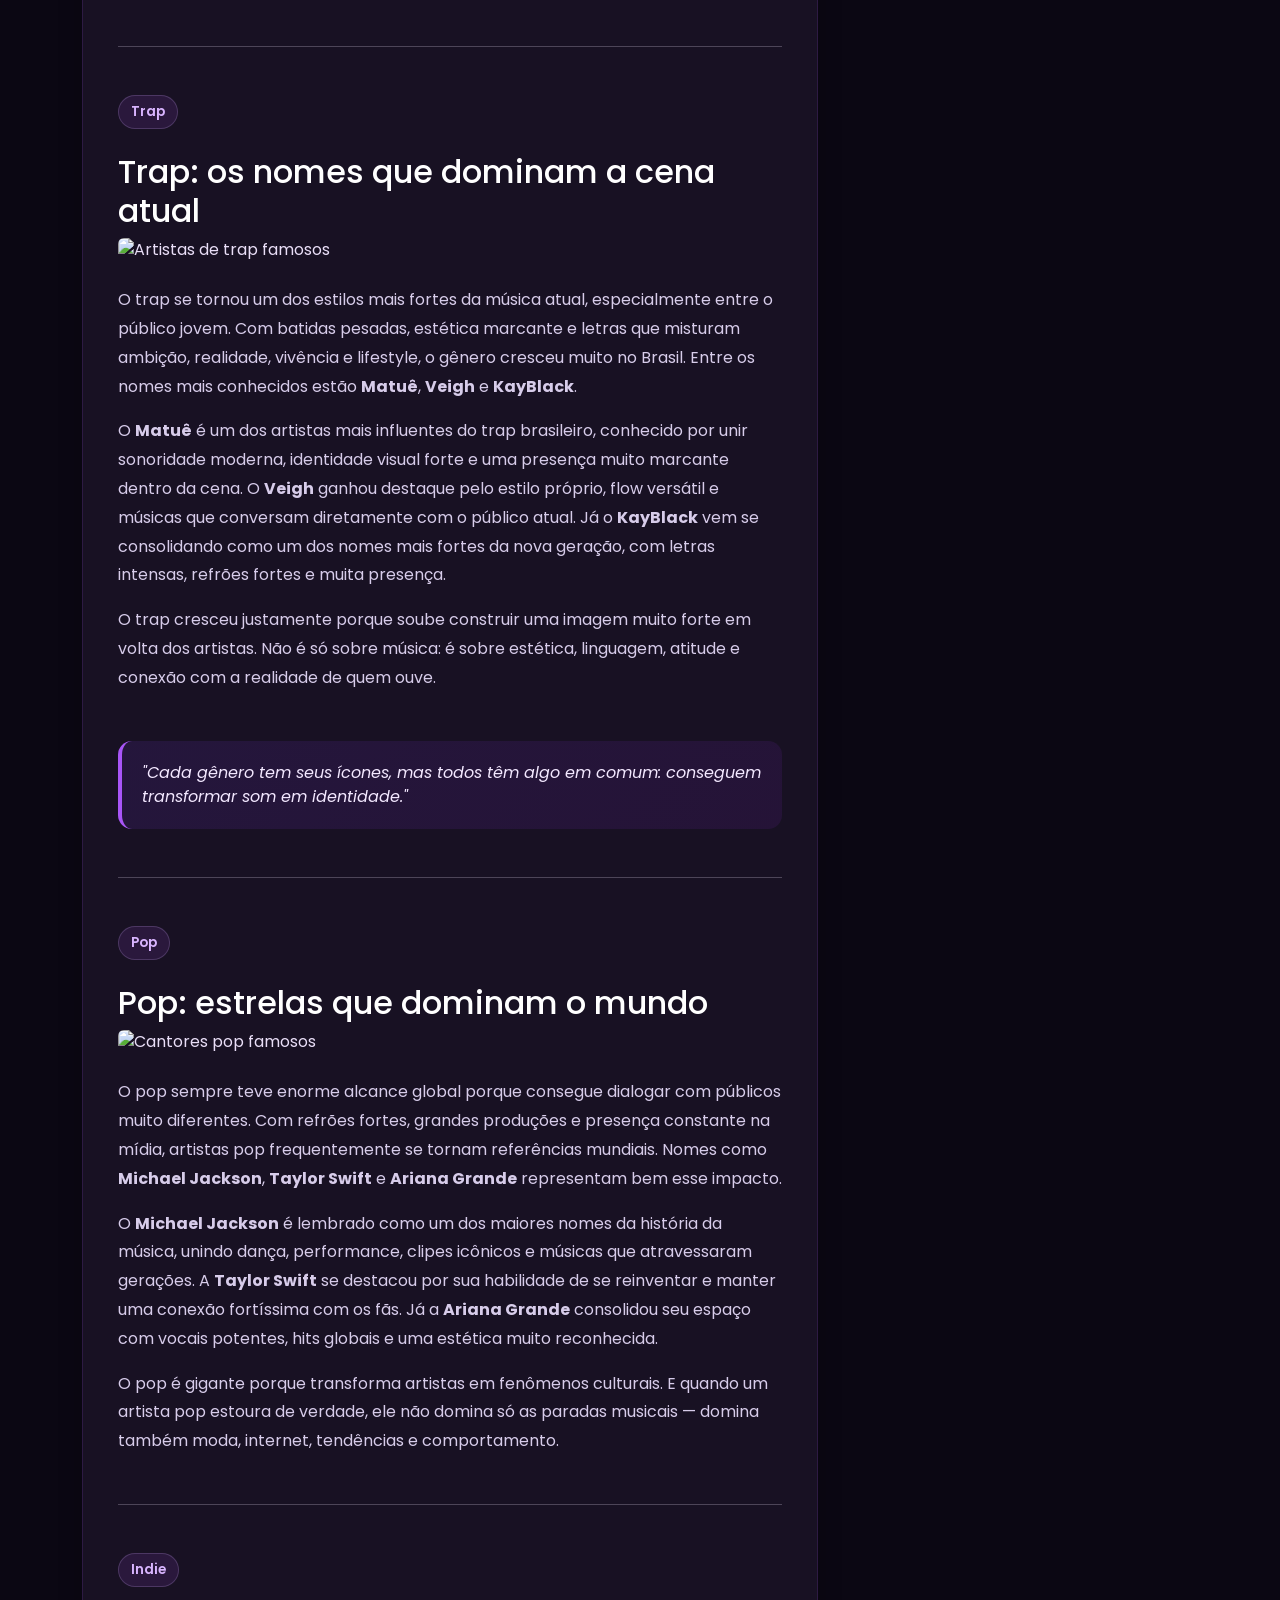
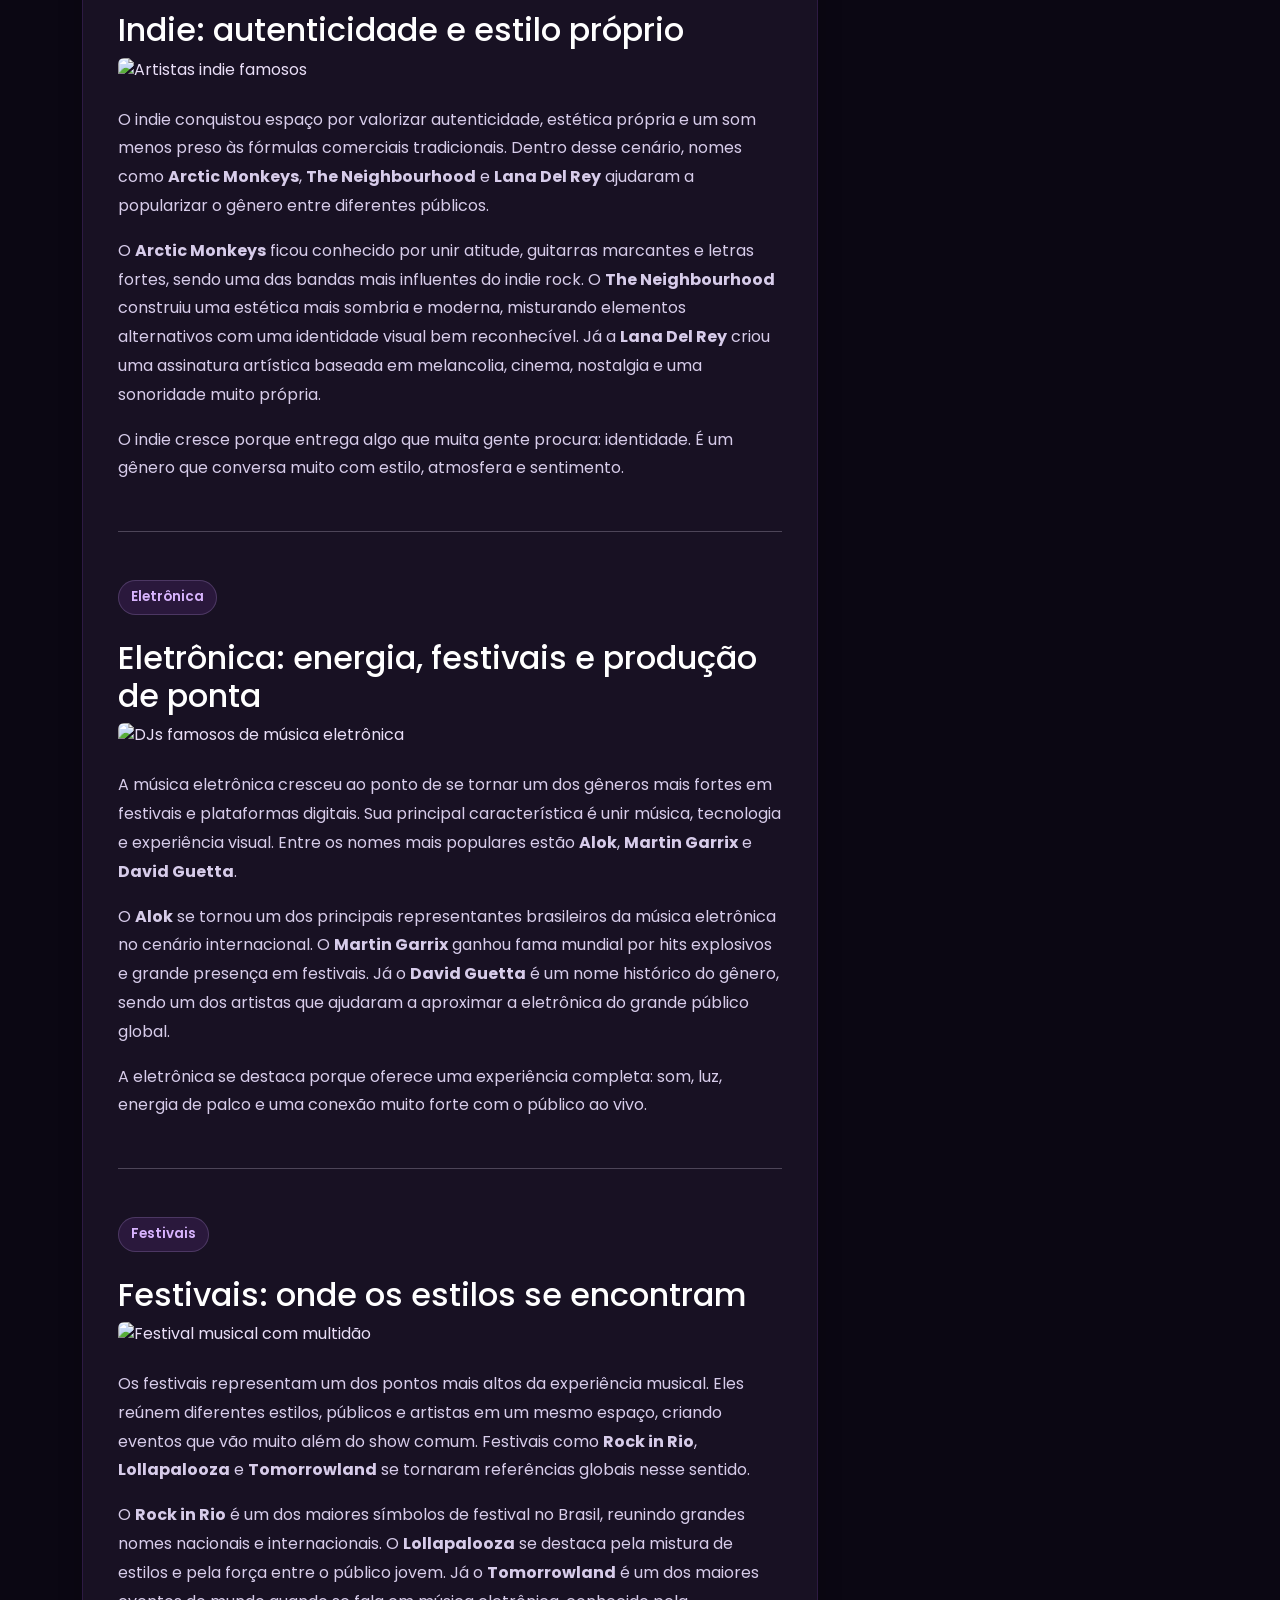
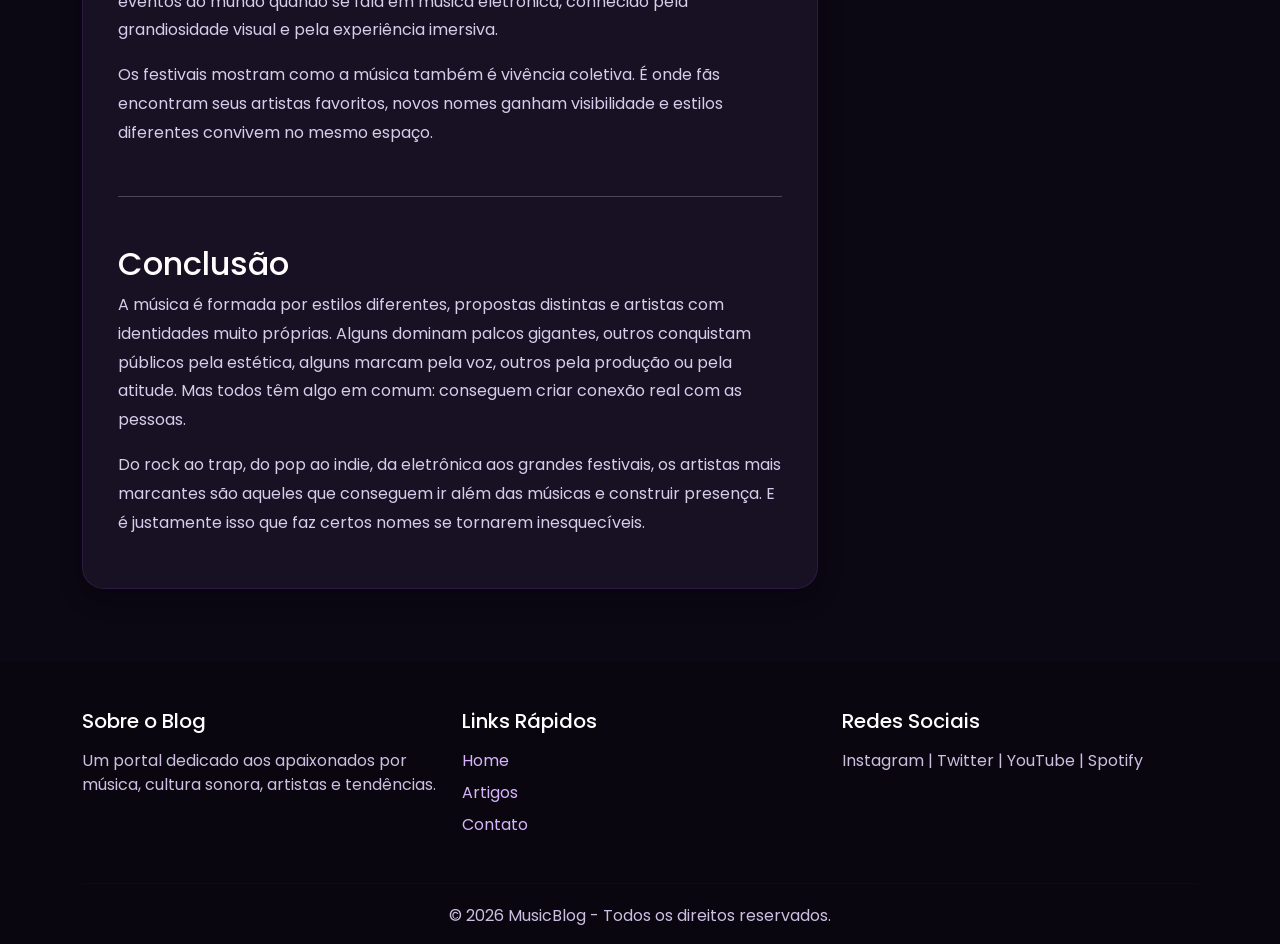
==== commit 829849cc: "Add files via upload" ====
--- a/src/blogmusical/artigo.html
+++ b/src/blogmusical/artigo.html
@@ -3,7 +3,7 @@
 <head>
   <meta charset="UTF-8">
   <meta name="viewport" content="width=device-width, initial-scale=1.0">
-  <title>MusicBlog - Artigo</title>
+  <title>MusicBlog - Artigos</title>
   <link rel="preconnect" href="https://fonts.googleapis.com">
   <link rel="preconnect" href="https://fonts.gstatic.com" crossorigin>
   <link href="https://fonts.googleapis.com/css2?family=Poppins:wght@300;400;500;600;700;800&display=swap" rel="stylesheet">
@@ -31,8 +31,8 @@
 
   <section class="page-banner">
     <div class="container text-center">
-      <h1 class="fw-bold">Artigo em destaque</h1>
-      <p>Histórias, estilos, tendências e reflexões sobre o universo da música.</p>
+      <h1 class="fw-bold">Artistas e estilos que marcaram a música</h1>
+      <p>Dos riffs do rock ao peso do trap, conheça nomes que dominam a cena musical.</p>
     </div>
   </section>
 
@@ -41,107 +41,178 @@
       <main class="col-lg-8">
         <article class="article-page-card">
 
-          <span class="article-tag mb-3 d-inline-block">Música</span>
-          <h1 class="display-5 fw-bold mb-3">A força da música na cultura, no comportamento e no dia a dia</h1>
+          <span class="article-tag mb-3 d-inline-block">Especial</span>
+          <h1 class="display-5 fw-bold mb-3">Grandes nomes da música em diferentes estilos</h1>
           <p class="article-meta">Por: Redação MusicBlog | 12 de Março, 2026</p>
 
-          <img
-            src="https://images.unsplash.com/photo-1493225457124-a3eb161ffa5f?auto=format&fit=crop&w=1200&q=80"
-            class="img-fluid rounded mb-4 article-main-img"
-            alt="Show musical com luzes">
-
           <p id="intro">
-            A música está presente em praticamente todos os momentos da vida humana. Ela acompanha celebrações, despedidas, viagens, estudos, festas, treinos, momentos de tristeza e até períodos de reflexão. Mais do que entretenimento, a música é uma forma de expressão cultural, emocional e social, capaz de conectar pessoas, marcar gerações e influenciar comportamentos.
+            A música sempre foi marcada por artistas que definem épocas, moldam tendências e criam identidades para gêneros inteiros. Alguns nomes não são apenas famosos: eles se tornam símbolos de estilos, influenciam novos artistas e deixam marcas fortes na cultura. Do rock ao trap, do pop à eletrônica, cada gênero possui representantes que ajudaram a construir seu peso dentro da indústria musical.
           </p>
 
           <p>
-            Em cada época, a música ajudou a contar histórias, representar movimentos sociais, fortalecer identidades e refletir os sentimentos de diferentes grupos. Dos ritmos tradicionais aos gêneros mais modernos, ela se transformou junto com a sociedade e continua ocupando um espaço central na vida cotidiana.
+            Nesta página, reunimos alguns dos maiores nomes de diferentes estilos musicais, mostrando por que eles ganharam tanta relevância e como ajudaram a transformar a música em algo muito maior do que apenas entretenimento.
           </p>
 
-          <h2 id="rock" class="mt-4">Rock: atitude, identidade e impacto histórico</h2>
-          <p>
-            O rock é um dos gêneros mais influentes da história da música. Surgido a partir de diferentes raízes musicais, ele se tornou símbolo de atitude, rebeldia, juventude e transformação cultural. Ao longo das décadas, o rock deixou de ser apenas um estilo musical e passou a representar uma postura, influenciando moda, linguagem, comportamento e até posicionamentos sociais.
-          </p>
-
-          <p>
-            Bandas e artistas do rock ajudaram a moldar a indústria musical moderna, trazendo shows grandiosos, álbuns icônicos e letras que marcaram épocas. Mesmo com mudanças no consumo musical, o gênero segue vivo e relevante, conquistando tanto fãs antigos quanto novas gerações.
-          </p>
-
-          <h2 id="indie" class="mt-4">Indie: autenticidade e liberdade criativa</h2>
-          <p>
-            O indie ganhou destaque por valorizar autenticidade, estética própria e independência artística. Muitas vezes associado a artistas e bandas que fogem dos padrões mais comerciais, o gênero conquistou espaço justamente por oferecer algo diferente, mais íntimo e mais experimental.
-          </p>
-
-          <p>
-            O crescimento do indie também mostra como o público passou a valorizar propostas alternativas. Com a internet e o streaming, artistas independentes conseguiram alcançar grandes audiências sem depender totalmente de grandes gravadoras, abrindo espaço para uma cena mais diversa e criativa.
-          </p>
-
-          <h2 id="rap" class="mt-4">Rap e Trap: voz social e expressão contemporânea</h2>
-          <p>
-            O rap sempre teve um papel importante como ferramenta de expressão, crítica e denúncia. Suas letras frequentemente abordam desigualdade, vivências periféricas, identidade, política, superação e cotidiano. Por isso, o gênero se consolidou como uma voz potente dentro da cultura urbana.
-          </p>
-
-          <p>
-            Já o trap ampliou essa presença ao incorporar novas sonoridades, batidas mais pesadas e uma estética mais conectada com o universo digital e a cultura jovem atual. Hoje, rap e trap dominam playlists, charts e redes sociais, mostrando a força de gêneros que combinam impacto sonoro com mensagem.
-          </p>
-
-          <blockquote class="custom-quote my-4">
-            "A música não apenas acompanha a sociedade — ela ajuda a definir sua linguagem, sua estética e sua emoção."
+          <hr class="my-5">
+
+          <section id="rock">
+            <span class="article-tag mb-3 d-inline-block">Rock</span>
+            <h2 class="mt-2">Rock: bandas e vozes que atravessaram gerações</h2>
+
+            <img
+              src="https://images.unsplash.com/photo-1501612780327-45045538702b?auto=format&fit=crop&w=1200&q=80"
+              class="img-fluid rounded mb-4 article-main-img"
+              alt="Bandas de rock famosas">
+
+            <p>
+              O rock é um dos gêneros mais icônicos da história da música. Ao longo das décadas, ele se reinventou várias vezes, passando por fases mais clássicas, alternativas, emocionais e pesadas. Entre os nomes mais marcantes, bandas como <strong>Linkin Park</strong>, <strong>Evanescence</strong> e <strong>Queen</strong> ajudaram a definir diferentes momentos do gênero.
+            </p>
+
+            <p>
+              O <strong>Linkin Park</strong> ficou conhecido por misturar rock, rap e elementos eletrônicos, criando uma identidade própria que marcou os anos 2000. Já o <strong>Evanescence</strong> trouxe uma pegada mais sombria, emocional e melódica, com grande destaque para os vocais de Amy Lee. O <strong>Queen</strong>, por sua vez, virou lenda por unir presença de palco absurda, composições memoráveis e a voz histórica de Freddie Mercury.
+            </p>
+
+            <p>
+              Essas bandas mostram como o rock pode ser ao mesmo tempo explosivo, emotivo e atemporal. Mesmo com as mudanças no consumo musical, o gênero continua forte justamente porque possui artistas que marcaram a memória coletiva de milhões de fãs.
+            </p>
+          </section>
+
+          <hr class="my-5">
+
+          <section id="trap">
+            <span class="article-tag mb-3 d-inline-block">Trap</span>
+            <h2 class="mt-2">Trap: os nomes que dominam a cena atual</h2>
+
+            <img
+              src="https://images.unsplash.com/photo-1514525253161-7a46d19cd819?auto=format&fit=crop&w=1200&q=80"
+              class="img-fluid rounded mb-4 article-main-img"
+              alt="Artistas de trap famosos">
+
+            <p>
+              O trap se tornou um dos estilos mais fortes da música atual, especialmente entre o público jovem. Com batidas pesadas, estética marcante e letras que misturam ambição, realidade, vivência e lifestyle, o gênero cresceu muito no Brasil. Entre os nomes mais conhecidos estão <strong>Matuê</strong>, <strong>Veigh</strong> e <strong>KayBlack</strong>.
+            </p>
+
+            <p>
+              O <strong>Matuê</strong> é um dos artistas mais influentes do trap brasileiro, conhecido por unir sonoridade moderna, identidade visual forte e uma presença muito marcante dentro da cena. O <strong>Veigh</strong> ganhou destaque pelo estilo próprio, flow versátil e músicas que conversam diretamente com o público atual. Já o <strong>KayBlack</strong> vem se consolidando como um dos nomes mais fortes da nova geração, com letras intensas, refrões fortes e muita presença.
+            </p>
+
+            <p>
+              O trap cresceu justamente porque soube construir uma imagem muito forte em volta dos artistas. Não é só sobre música: é sobre estética, linguagem, atitude e conexão com a realidade de quem ouve.
+            </p>
+          </section>
+
+          <blockquote class="custom-quote my-5">
+            "Cada gênero tem seus ícones, mas todos têm algo em comum: conseguem transformar som em identidade."
           </blockquote>
 
-          <h2 id="eletronica" class="mt-4">Eletrônica: inovação, energia e tecnologia</h2>
-          <p>
-            A música eletrônica se destacou por unir criatividade, produção digital e experiências imersivas. Com o uso de sintetizadores, softwares, samplers e controladoras, o gênero expandiu as possibilidades sonoras e ajudou a aproximar música e tecnologia como poucos estilos conseguiram.
-          </p>
-
-          <p>
-            Além das pistas e festivais, a eletrônica também influenciou trilhas sonoras, publicidade, moda e conteúdos audiovisuais. Sua força está justamente na capacidade de se reinventar o tempo todo, incorporando novos subgêneros, timbres e formatos de performance.
-          </p>
-
-          <h2 id="pop" class="mt-4">Pop: alcance global e influência cultural</h2>
-          <p>
-            O pop se tornou um dos estilos mais consumidos do mundo graças à sua capacidade de dialogar com diferentes públicos. Com refrões fortes, produção acessível e grande presença midiática, o gênero conquistou espaço em rádios, televisões, plataformas digitais e grandes premiações.
-          </p>
-
-          <p>
-            Mais do que sucesso comercial, o pop também influencia comportamento, moda, tendências visuais e cultura digital. Grandes artistas do gênero frequentemente se tornam referências globais, movimentando debates, fandoms e novas formas de consumo de conteúdo.
-          </p>
-
-          <h2 id="festivais" class="mt-4">Festivais: a música como experiência coletiva</h2>
-          <p>
-            Os festivais se tornaram uma das expressões mais fortes da música ao vivo. Eles mostram que ouvir música não é apenas escutar uma canção, mas viver uma experiência coletiva marcada por energia, emoção, visual, iluminação e conexão com outras pessoas.
-          </p>
-
-          <p>
-            Além de movimentarem a economia criativa, os festivais fortalecem artistas, criam tendências e transformam gêneros musicais em experiências memoráveis. Em muitos casos, eles são responsáveis por apresentar novos nomes ao grande público e consolidar movimentos inteiros dentro da indústria.
-          </p>
-
-          <h2 id="streaming" class="mt-4">O streaming e a nova forma de consumir música</h2>
-          <p>
-            O streaming mudou completamente a forma como as pessoas descobrem, ouvem e compartilham música. Antes, a experiência estava mais ligada a CDs, rádios e downloads. Hoje, playlists, algoritmos e recomendações personalizadas influenciam diretamente o que ganha visibilidade.
-          </p>
-
-          <p>
-            Isso criou novas oportunidades para artistas e também novos desafios. Ao mesmo tempo em que ficou mais fácil lançar músicas e alcançar o público, a competição cresceu muito. Nesse cenário, presença digital, identidade visual e consistência artística se tornaram ainda mais importantes.
-          </p>
-
-          <h2 id="albuns" class="mt-4">Álbuns que marcam gerações</h2>
-          <p>
-            Mesmo em uma era dominada por faixas soltas e consumo rápido, os álbuns continuam sendo importantes. Eles permitem que artistas contem histórias de forma mais ampla, criem conceitos visuais e sonoros e construam obras que atravessam o tempo.
-          </p>
-
-          <p>
-            Um álbum marcante não depende apenas de números, mas de impacto cultural. Quando um projeto consegue representar uma geração, influenciar outros artistas ou permanecer relevante por anos, ele deixa de ser apenas um conjunto de músicas e se torna parte da memória coletiva.
-          </p>
-
-          <h2 id="conclusao" class="mt-4">Conclusão</h2>
-          <p>
-            Falar de música é falar de cultura, identidade, emoção e transformação. Cada gênero carrega sua própria história, estética e impacto, mas todos compartilham algo em comum: a capacidade de tocar pessoas e criar conexões profundas. A música acompanha mudanças sociais, revela sentimentos e ajuda a construir experiências que ficam marcadas por muito tempo.
-          </p>
-
-          <p>
-            Seja no rock, no indie, no rap, na eletrônica, no pop ou nos grandes festivais, a música continua sendo uma das formas mais poderosas de expressão humana. E é justamente por isso que ela nunca deixa de evoluir.
-          </p>
+          <hr class="my-5">
+
+          <section id="pop">
+            <span class="article-tag mb-3 d-inline-block">Pop</span>
+            <h2 class="mt-2">Pop: estrelas que dominam o mundo</h2>
+
+            <img
+              src="https://images.unsplash.com/photo-1507874457470-272b3c8d8ee2?auto=format&fit=crop&w=1200&q=80"
+              class="img-fluid rounded mb-4 article-main-img"
+              alt="Cantores pop famosos">
+
+            <p>
+              O pop sempre teve enorme alcance global porque consegue dialogar com públicos muito diferentes. Com refrões fortes, grandes produções e presença constante na mídia, artistas pop frequentemente se tornam referências mundiais. Nomes como <strong>Michael Jackson</strong>, <strong>Taylor Swift</strong> e <strong>Ariana Grande</strong> representam bem esse impacto.
+            </p>
+
+            <p>
+              O <strong>Michael Jackson</strong> é lembrado como um dos maiores nomes da história da música, unindo dança, performance, clipes icônicos e músicas que atravessaram gerações. A <strong>Taylor Swift</strong> se destacou por sua habilidade de se reinventar e manter uma conexão fortíssima com os fãs. Já a <strong>Ariana Grande</strong> consolidou seu espaço com vocais potentes, hits globais e uma estética muito reconhecida.
+            </p>
+
+            <p>
+              O pop é gigante porque transforma artistas em fenômenos culturais. E quando um artista pop estoura de verdade, ele não domina só as paradas musicais — domina também moda, internet, tendências e comportamento.
+            </p>
+          </section>
+
+          <hr class="my-5">
+
+          <section id="indie">
+            <span class="article-tag mb-3 d-inline-block">Indie</span>
+            <h2 class="mt-2">Indie: autenticidade e estilo próprio</h2>
+
+            <img
+              src="https://images.unsplash.com/photo-1497032628192-86f99bcd76bc?auto=format&fit=crop&w=1200&q=80"
+              class="img-fluid rounded mb-4 article-main-img"
+              alt="Artistas indie famosos">
+
+            <p>
+              O indie conquistou espaço por valorizar autenticidade, estética própria e um som menos preso às fórmulas comerciais tradicionais. Dentro desse cenário, nomes como <strong>Arctic Monkeys</strong>, <strong>The Neighbourhood</strong> e <strong>Lana Del Rey</strong> ajudaram a popularizar o gênero entre diferentes públicos.
+            </p>
+
+            <p>
+              O <strong>Arctic Monkeys</strong> ficou conhecido por unir atitude, guitarras marcantes e letras fortes, sendo uma das bandas mais influentes do indie rock. O <strong>The Neighbourhood</strong> construiu uma estética mais sombria e moderna, misturando elementos alternativos com uma identidade visual bem reconhecível. Já a <strong>Lana Del Rey</strong> criou uma assinatura artística baseada em melancolia, cinema, nostalgia e uma sonoridade muito própria.
+            </p>
+
+            <p>
+              O indie cresce porque entrega algo que muita gente procura: identidade. É um gênero que conversa muito com estilo, atmosfera e sentimento.
+            </p>
+          </section>
+
+          <hr class="my-5">
+
+          <section id="eletronica">
+            <span class="article-tag mb-3 d-inline-block">Eletrônica</span>
+            <h2 class="mt-2">Eletrônica: energia, festivais e produção de ponta</h2>
+
+            <img
+              src="https://images.unsplash.com/photo-1470225620780-dba8ba36b745?auto=format&fit=crop&w=1200&q=80"
+              class="img-fluid rounded mb-4 article-main-img"
+              alt="DJs famosos de música eletrônica">
+
+            <p>
+              A música eletrônica cresceu ao ponto de se tornar um dos gêneros mais fortes em festivais e plataformas digitais. Sua principal característica é unir música, tecnologia e experiência visual. Entre os nomes mais populares estão <strong>Alok</strong>, <strong>Martin Garrix</strong> e <strong>David Guetta</strong>.
+            </p>
+
+            <p>
+              O <strong>Alok</strong> se tornou um dos principais representantes brasileiros da música eletrônica no cenário internacional. O <strong>Martin Garrix</strong> ganhou fama mundial por hits explosivos e grande presença em festivais. Já o <strong>David Guetta</strong> é um nome histórico do gênero, sendo um dos artistas que ajudaram a aproximar a eletrônica do grande público global.
+            </p>
+
+            <p>
+              A eletrônica se destaca porque oferece uma experiência completa: som, luz, energia de palco e uma conexão muito forte com o público ao vivo.
+            </p>
+          </section>
+
+          <hr class="my-5">
+
+          <section id="festivais">
+            <span class="article-tag mb-3 d-inline-block">Festivais</span>
+            <h2 class="mt-2">Festivais: onde os estilos se encontram</h2>
+
+            <img
+              src="https://images.unsplash.com/photo-1459749411175-04bf5292ceea?auto=format&fit=crop&w=1200&q=80"
+              class="img-fluid rounded mb-4 article-main-img"
+              alt="Festival musical com multidão">
+
+            <p>
+              Os festivais representam um dos pontos mais altos da experiência musical. Eles reúnem diferentes estilos, públicos e artistas em um mesmo espaço, criando eventos que vão muito além do show comum. Festivais como <strong>Rock in Rio</strong>, <strong>Lollapalooza</strong> e <strong>Tomorrowland</strong> se tornaram referências globais nesse sentido.
+            </p>
+
+            <p>
+              O <strong>Rock in Rio</strong> é um dos maiores símbolos de festival no Brasil, reunindo grandes nomes nacionais e internacionais. O <strong>Lollapalooza</strong> se destaca pela mistura de estilos e pela força entre o público jovem. Já o <strong>Tomorrowland</strong> é um dos maiores eventos do mundo quando se fala em música eletrônica, conhecido pela grandiosidade visual e pela experiência imersiva.
+            </p>
+
+            <p>
+              Os festivais mostram como a música também é vivência coletiva. É onde fãs encontram seus artistas favoritos, novos nomes ganham visibilidade e estilos diferentes convivem no mesmo espaço.
+            </p>
+          </section>
+
+          <hr class="my-5">
+
+          <section id="conclusao">
+            <h2>Conclusão</h2>
+            <p>
+              A música é formada por estilos diferentes, propostas distintas e artistas com identidades muito próprias. Alguns dominam palcos gigantes, outros conquistam públicos pela estética, alguns marcam pela voz, outros pela produção ou pela atitude. Mas todos têm algo em comum: conseguem criar conexão real com as pessoas.
+            </p>
+
+            <p>
+              Do rock ao trap, do pop ao indie, da eletrônica aos grandes festivais, os artistas mais marcantes são aqueles que conseguem ir além das músicas e construir presença. E é justamente isso que faz certos nomes se tornarem inesquecíveis.
+            </p>
+          </section>
 
         </article>
       </main>
@@ -151,10 +222,10 @@
           <div class="sidebar-title">Categorias</div>
           <div class="list-group list-group-flush custom-list">
             <a href="#rock" class="list-group-item">Rock</a>
+            <a href="#trap" class="list-group-item">Trap</a>
+            <a href="#pop" class="list-group-item">Pop</a>
             <a href="#indie" class="list-group-item">Indie</a>
-            <a href="#rap" class="list-group-item">Rap / Trap</a>
             <a href="#eletronica" class="list-group-item">Eletrônica</a>
-            <a href="#pop" class="list-group-item">Pop</a>
             <a href="#festivais" class="list-group-item">Festivais</a>
           </div>
         </div>
@@ -162,19 +233,19 @@
         <div class="sidebar-card mb-4">
           <div class="sidebar-title">Mais Lidos</div>
           <div class="list-group list-group-flush custom-list">
-            <a href="#rock" class="list-group-item small">Guitarras icônicas do Rock</a>
-            <a href="#festivais" class="list-group-item small">O retorno dos festivais no Brasil</a>
-            <a href="#albuns" class="list-group-item small">Top 10 álbuns que marcaram 2025</a>
-            <a href="#streaming" class="list-group-item small">Como o streaming mudou a indústria musical</a>
+            <a href="#trap" class="list-group-item small">Matuê, Veigh e KayBlack no topo do trap</a>
+            <a href="#rock" class="list-group-item small">Linkin Park e Evanescence marcaram época</a>
+            <a href="#pop" class="list-group-item small">O domínio global das estrelas pop</a>
+            <a href="#eletronica" class="list-group-item small">Alok e os gigantes da eletrônica</a>
           </div>
         </div>
 
         <div class="sidebar-card mb-4 p-4">
           <h6 class="mb-3 fw-bold">Resumo do artigo</h6>
-          <p class="mb-2">• A música influencia cultura e comportamento</p>
-          <p class="mb-2">• Cada gênero possui impacto próprio</p>
-          <p class="mb-2">• Festivais e streaming mudaram o consumo</p>
-          <p class="mb-0">• A música segue evoluindo com a sociedade</p>
+          <p class="mb-2">• Rock com bandas históricas e marcantes</p>
+          <p class="mb-2">• Trap brasileiro em alta com grandes nomes</p>
+          <p class="mb-2">• Pop e indie como forças culturais</p>
+          <p class="mb-0">• Eletrônica e festivais como grandes experiências</p>
         </div>
 
         <div class="sidebar-card p-4">
--- a/src/blogmusical/css/style.css
+++ b/src/blogmusical/css/style.css
@@ -481,4 +481,25 @@
   .article-card img {
     height: 200px;
   }
+}
+
+.article-main-img {
+  width: 100%;
+  max-height: 460px;
+  object-fit: cover;
+  transition: transform 0.4s ease, box-shadow 0.4s ease;
+  cursor: pointer;
+}
+
+.article-main-img:hover {
+  transform: scale(1.03);
+  box-shadow: 0 18px 35px rgba(124, 58, 237, 0.28);
+}
+
+@media (min-width: 992px) {
+  aside {
+    position: sticky;
+    top: 110px;
+    align-self: start;
+  }
 }
